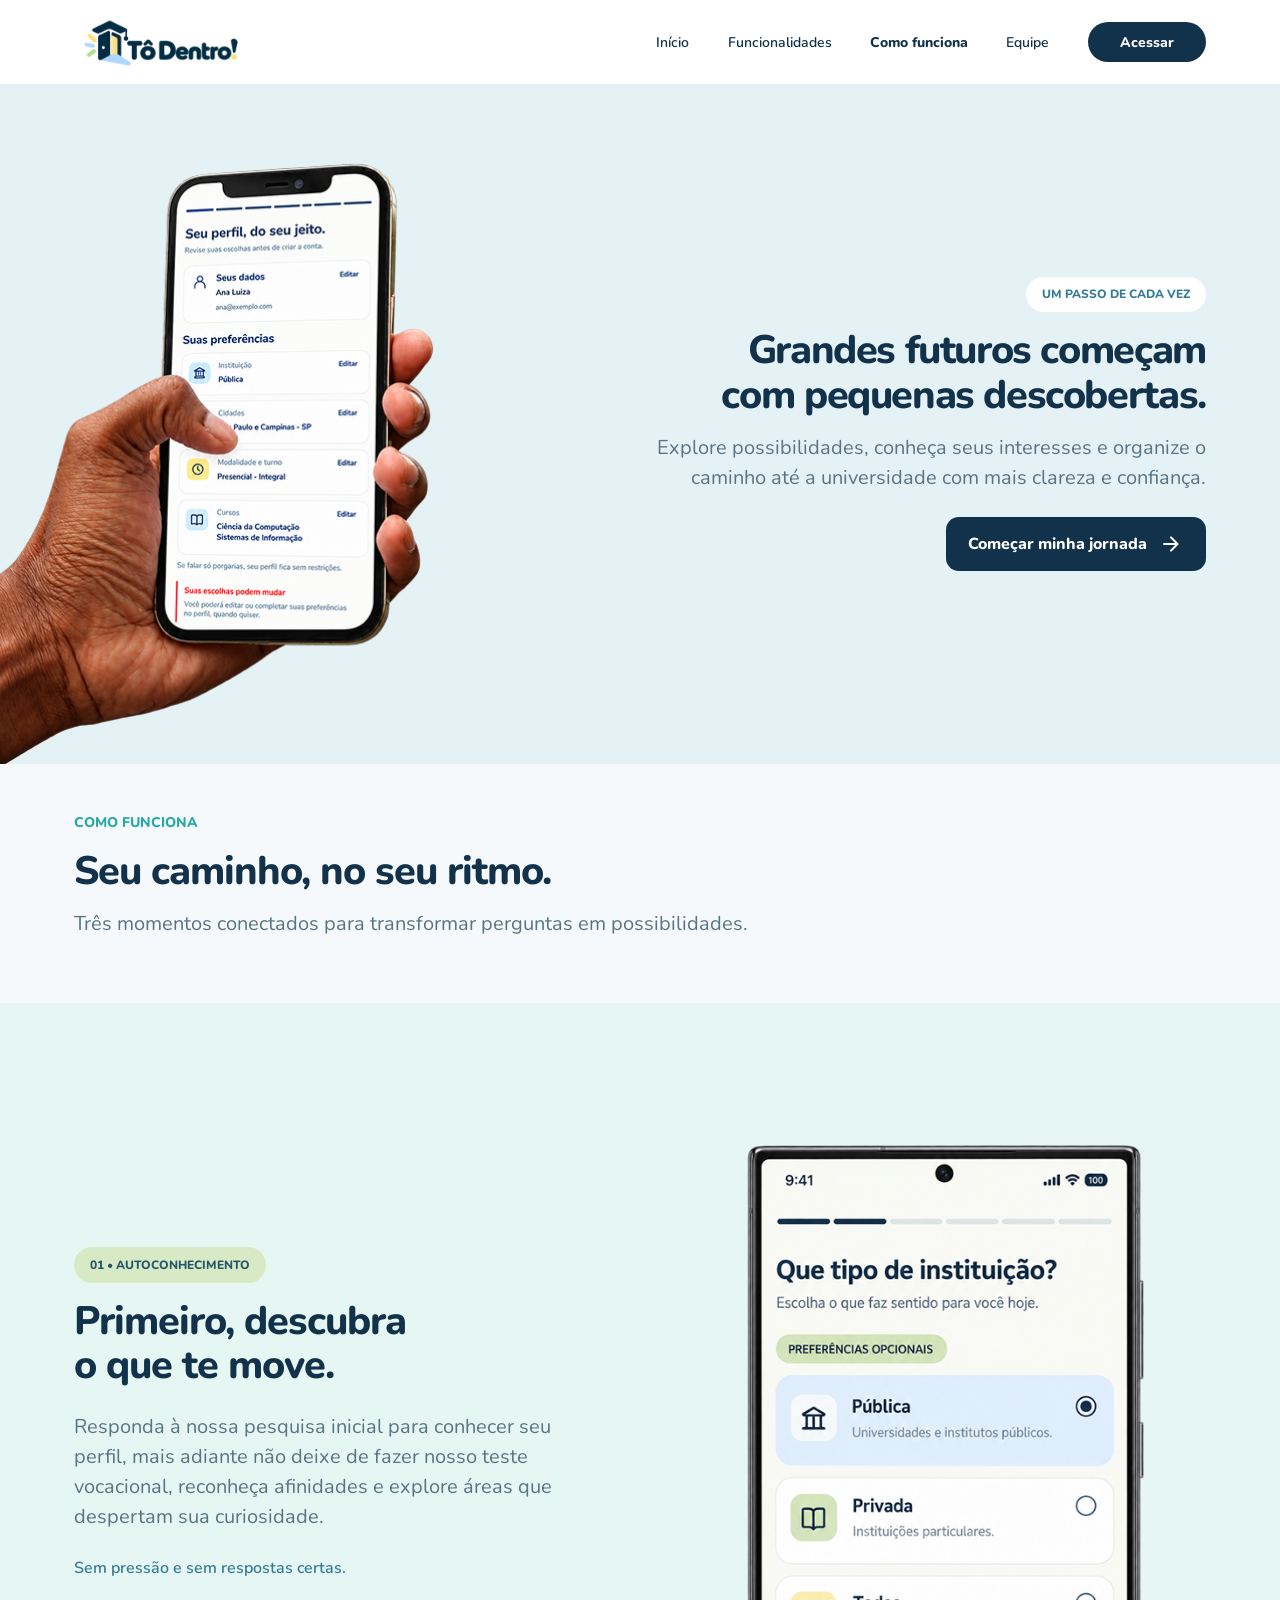
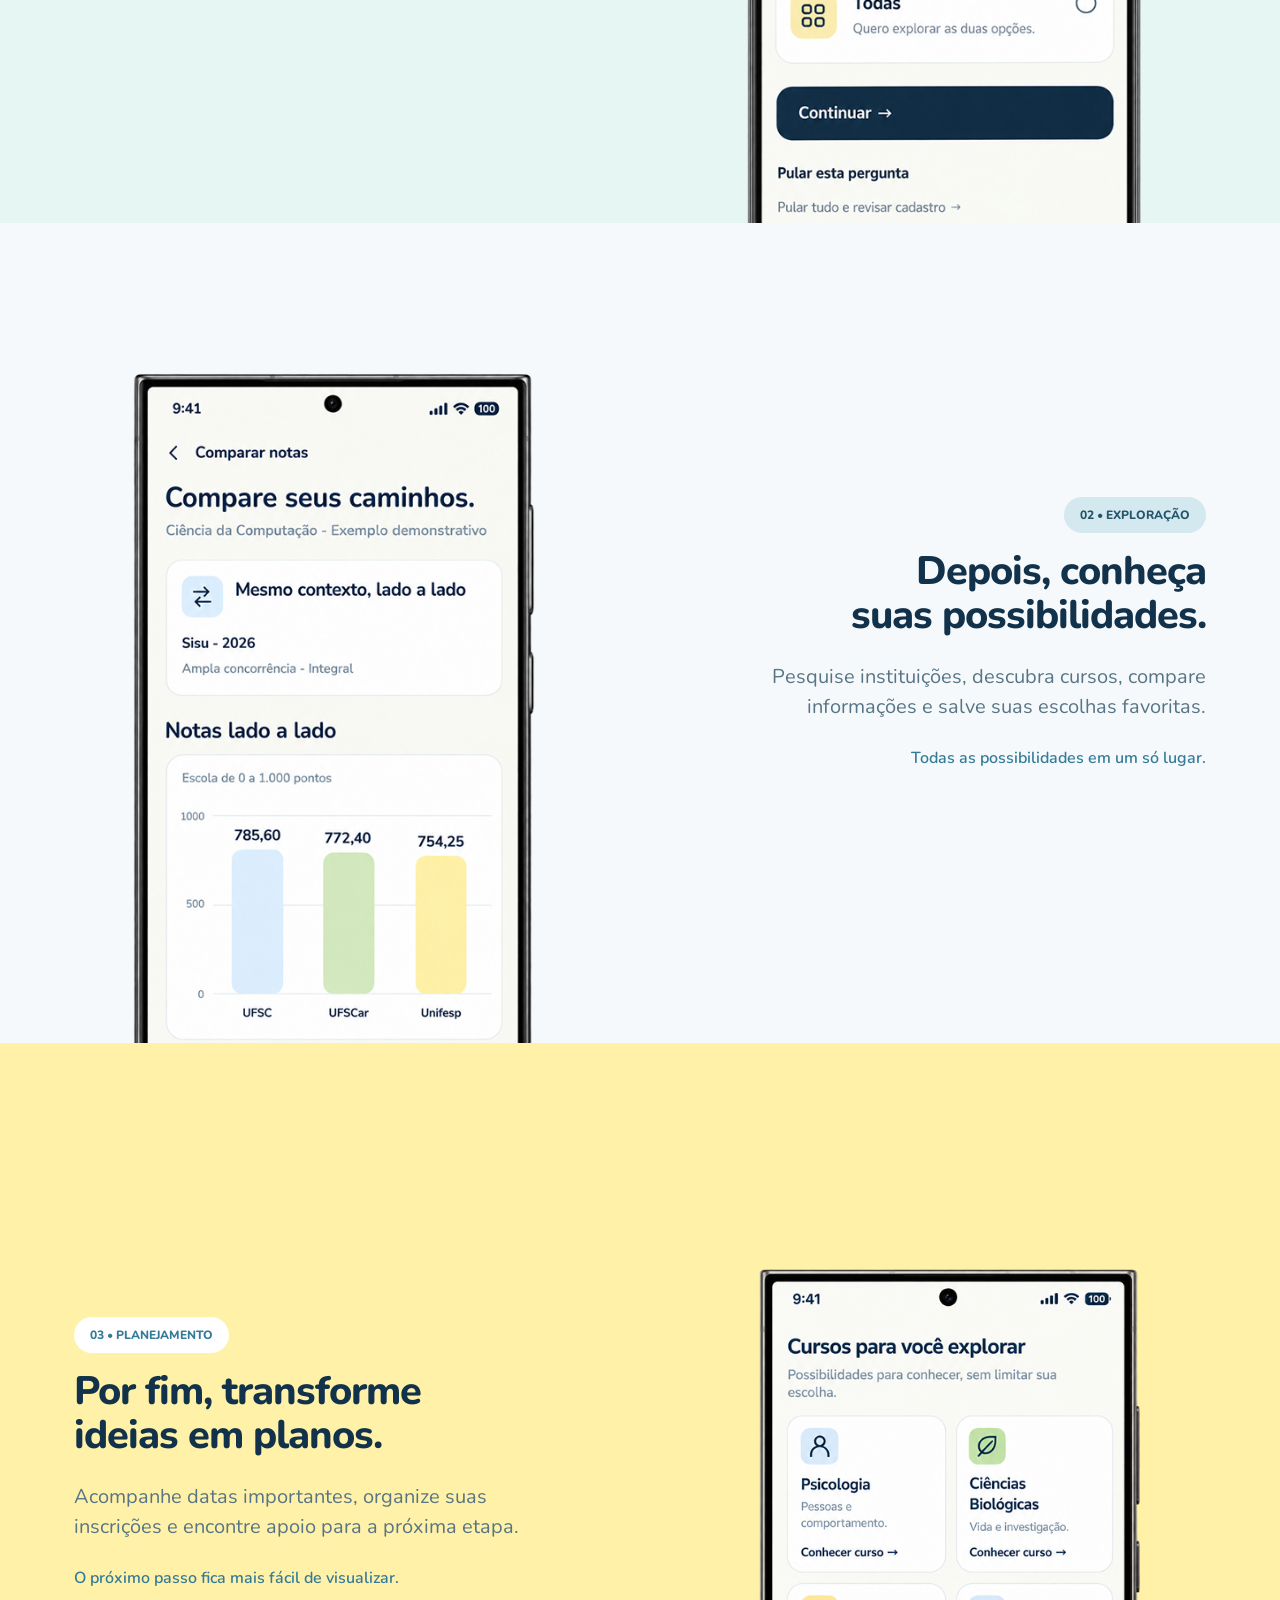
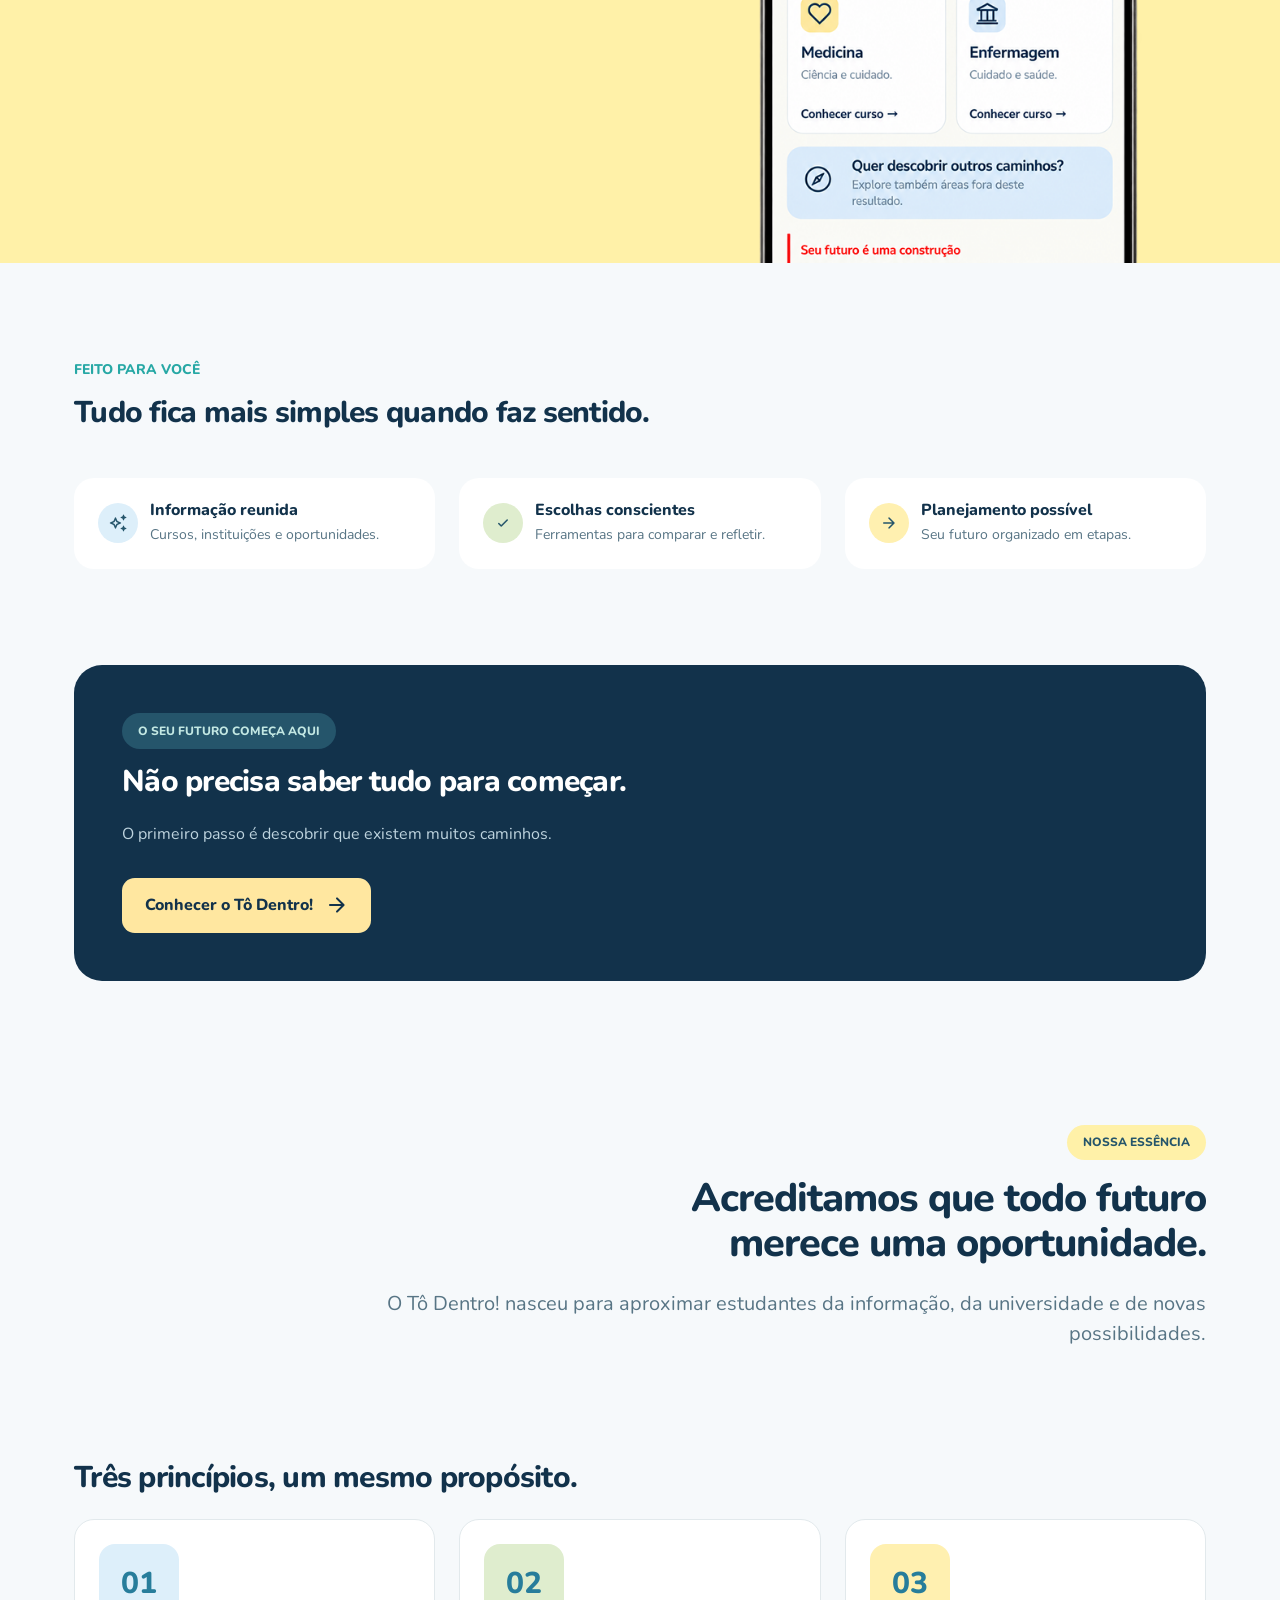
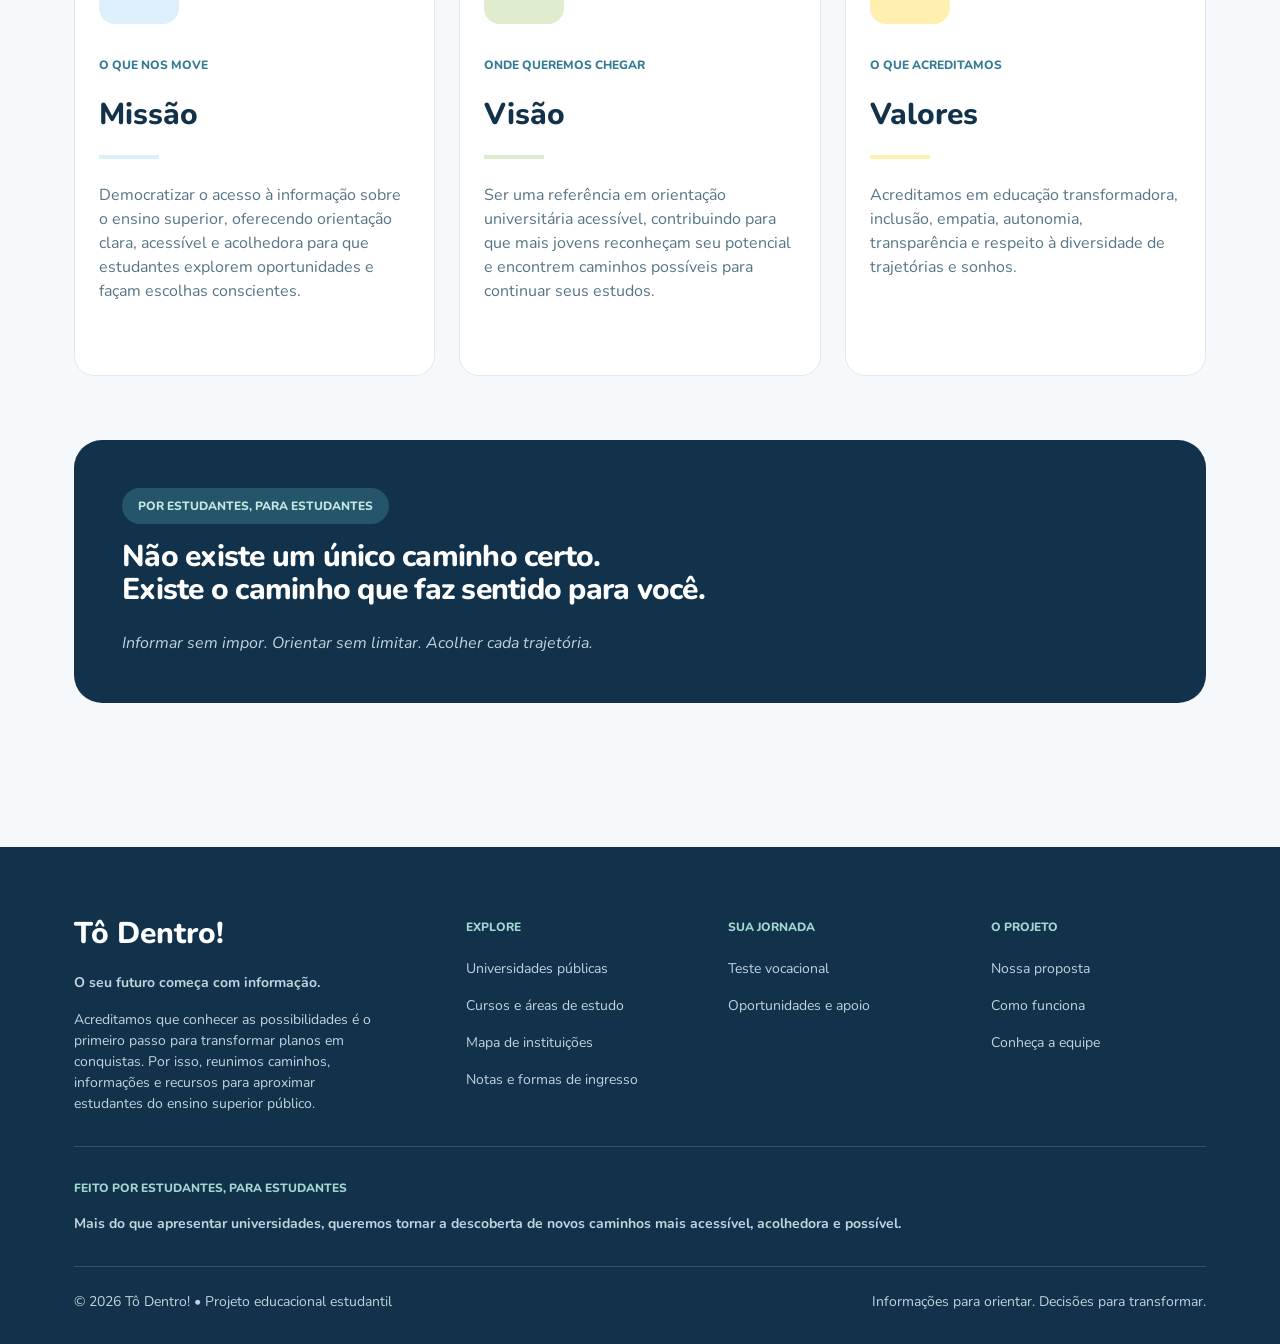
==== como-funciona.html @ 8eab81c8 "feat: add 'Como funciona' page" ====
<!DOCTYPE html>
<html lang="pt-BR">

<head>
    <meta charset="UTF-8">
    <meta name="viewport" content="width=device-width, initial-scale=1.0">
    <meta name="description"
        content="Entenda como o Tô Dentro! ajuda você a descobrir seus interesses, explorar universidades e planejar os próximos passos da sua jornada.">
    <meta name="theme-color" content="#12324b">
    <title>Como funciona | Tô Dentro!</title>
    <link rel="stylesheet" href="css/main.css">

</head>

<body class="how-page">
    <a class="skip-link" href="#conteudo">Pular para o conteúdo</a>
    <site-header active="como-funciona"></site-header>

    <main id="conteudo">
        <section class="how-hero" aria-labelledby="how-title">
            <div class="container how-hero-layout">
                <div class="how-hero-art">
                    <img data-mockup src="assets/images/mockups/como-funciona-hero.png"
                        alt="Mão segurando um celular com a tela inicial do Tô Dentro!" fetchpriority="high">
                </div>
                <div class="how-hero-copy">
                    <span class="eyebrow pill-label">Um passo de cada vez</span>
                    <h1 id="how-title">Grandes futuros começam<br> com pequenas descobertas.</h1>
                    <p>Explore possibilidades, conheça seus interesses e organize o caminho até a universidade com mais
                        clareza e confiança.</p>
                    <a class="button" data-platform-link>Começar minha jornada
                        <span class="material-symbols-rounded" aria-hidden="true">arrow_forward</span>
                    </a>
                </div>
            </div>
        </section>

        <section class="how-intro">
            <div class="container">
                <span class="eyebrow">Como funciona</span>
                <h2>Seu caminho, no seu ritmo.</h2>
                <p>Três momentos conectados para transformar perguntas em possibilidades.</p>
            </div>
        </section>

        <section class="how-step step-discover" aria-labelledby="discover-title">
            <div class="container how-step-layout">
                <div class="how-step-copy">
                    <span class="eyebrow pill-label pill-green">01 • Autoconhecimento</span>
                    <h2 id="discover-title">Primeiro, descubra<br> o que te move.</h2>
                    <p>Responda à nossa pesquisa inicial para conhecer seu perfil, mais adiante não deixe de fazer nosso
                        teste vocacional, reconheça afinidades e explore áreas que despertam sua curiosidade.</p>
                    <p class="how-step-note">Sem pressão e sem respostas certas.</p>
                </div>
                <div class="how-step-art">
                    <img data-mockup src="assets/images/mockups/como-funciona-autoconhecimento.png"
                        alt="Tela da pesquisa inicial com opções de preferências de instituições" loading="lazy">
                </div>
            </div>
        </section>

        <section class="how-step step-explore" aria-labelledby="explore-title">
            <div class="container how-step-layout">
                <div class="how-step-copy">
                    <span class="eyebrow pill-label pill-blue">02 • Exploração</span>
                    <h2 id="explore-title">Depois, conheça<br> suas possibilidades.</h2>
                    <p>Pesquise instituições, descubra cursos, compare informações e salve suas escolhas favoritas.</p>
                    <p class="how-step-note">Todas as possibilidades em um só lugar.</p>
                </div>
                <div class="how-step-art">
                    <img data-mockup src="assets/images/mockups/como-funciona-exploracao.png"
                        alt="Tela de comparação de notas entre universidades no Tô Dentro!" loading="lazy">
                </div>
            </div>
        </section>

        <section class="how-step step-plan" aria-labelledby="plan-title">
            <div class="container how-step-layout">
                <div class="how-step-copy">
                    <span class="eyebrow pill-label">03 • Planejamento</span>
                    <h2 id="plan-title">Por fim, transforme<br> ideias em planos.</h2>
                    <p>Acompanhe datas importantes, organize suas inscrições e encontre apoio para a próxima etapa.</p>
                    <p class="how-step-note">O próximo passo fica mais fácil de visualizar.</p>
                </div>
                <div class="how-step-art">
                    <img data-mockup src="assets/images/mockups/como-funciona-planejamento.png"
                        alt="Tela de cursos e possibilidades para explorar no Tô Dentro!" loading="lazy">
                </div>
            </div>
        </section>

        <section class="section how-benefits">
            <div class="container">
                <span class="eyebrow">Feito para você</span>
                <h2>Tudo fica mais simples quando faz sentido.</h2>
                <div class="how-benefit-grid" id="how-benefit-list"></div>
                <div class="dark-panel how-start">
                    <span class="eyebrow pill-label pill-dark">O seu futuro começa aqui</span>
                    <h2>Não precisa saber tudo para começar.</h2>
                    <p>O primeiro passo é descobrir que existem muitos caminhos.</p>
                    <a class="button button-yellow" data-platform-link>Conhecer o Tô Dentro!
                        <span class="material-symbols-rounded" aria-hidden="true">arrow_forward</span>
                    </a>
                </div>
            </div>
        </section>

        <section class="how-essence">
            <div class="container">
                <span class="eyebrow pill-label pill-yellow">Nossa essência</span>
                <h2>Acreditamos que todo futuro<br> merece uma oportunidade.</h2>
                <p>O Tô Dentro! nasceu para aproximar estudantes da informação, da universidade e de novas possibilidades.</p>
            </div>
        </section>

        <section class="section how-principles">
            <div class="container">
                <h2>Três princípios, um mesmo propósito.</h2>
                <div class="principle-grid" id="principle-list"></div>
                <div class="dark-panel how-closing">
                    <span class="eyebrow pill-label pill-dark">Por estudantes, para estudantes</span>
                    <h2>Não existe um único caminho certo.<br> Existe o caminho que faz sentido para você.</h2>
                    <p>Informar sem impor. Orientar sem limitar. Acolher cada trajetória.</p>
                </div>
            </div>
        </section>
    </main>
    <site-footer></site-footer>

    <script src="js/config.js" defer></script>
    <script src="js/components/site-header.js" defer></script>
    <script src="js/components/site-footer.js" defer></script>
    <script src="js/como-funciona.js" defer></script>
    <script src="js/site.js" defer></script>
</body>

</html>
---- css/main.css ----
/* Fontes e ícones são carregados uma única vez, por este ponto de entrada. */
@import url('./base/fonts.css');
@import url('./base/reset.css');
@import url('./base/tokens.css');
@import url('./base/global.css');
@import url('./components/layout.css');
@import url('./pages/home.css');
@import url('./pages/funcionalidades.css');
@import url('./pages/como-funciona.css');
@import url('./responsive.css');
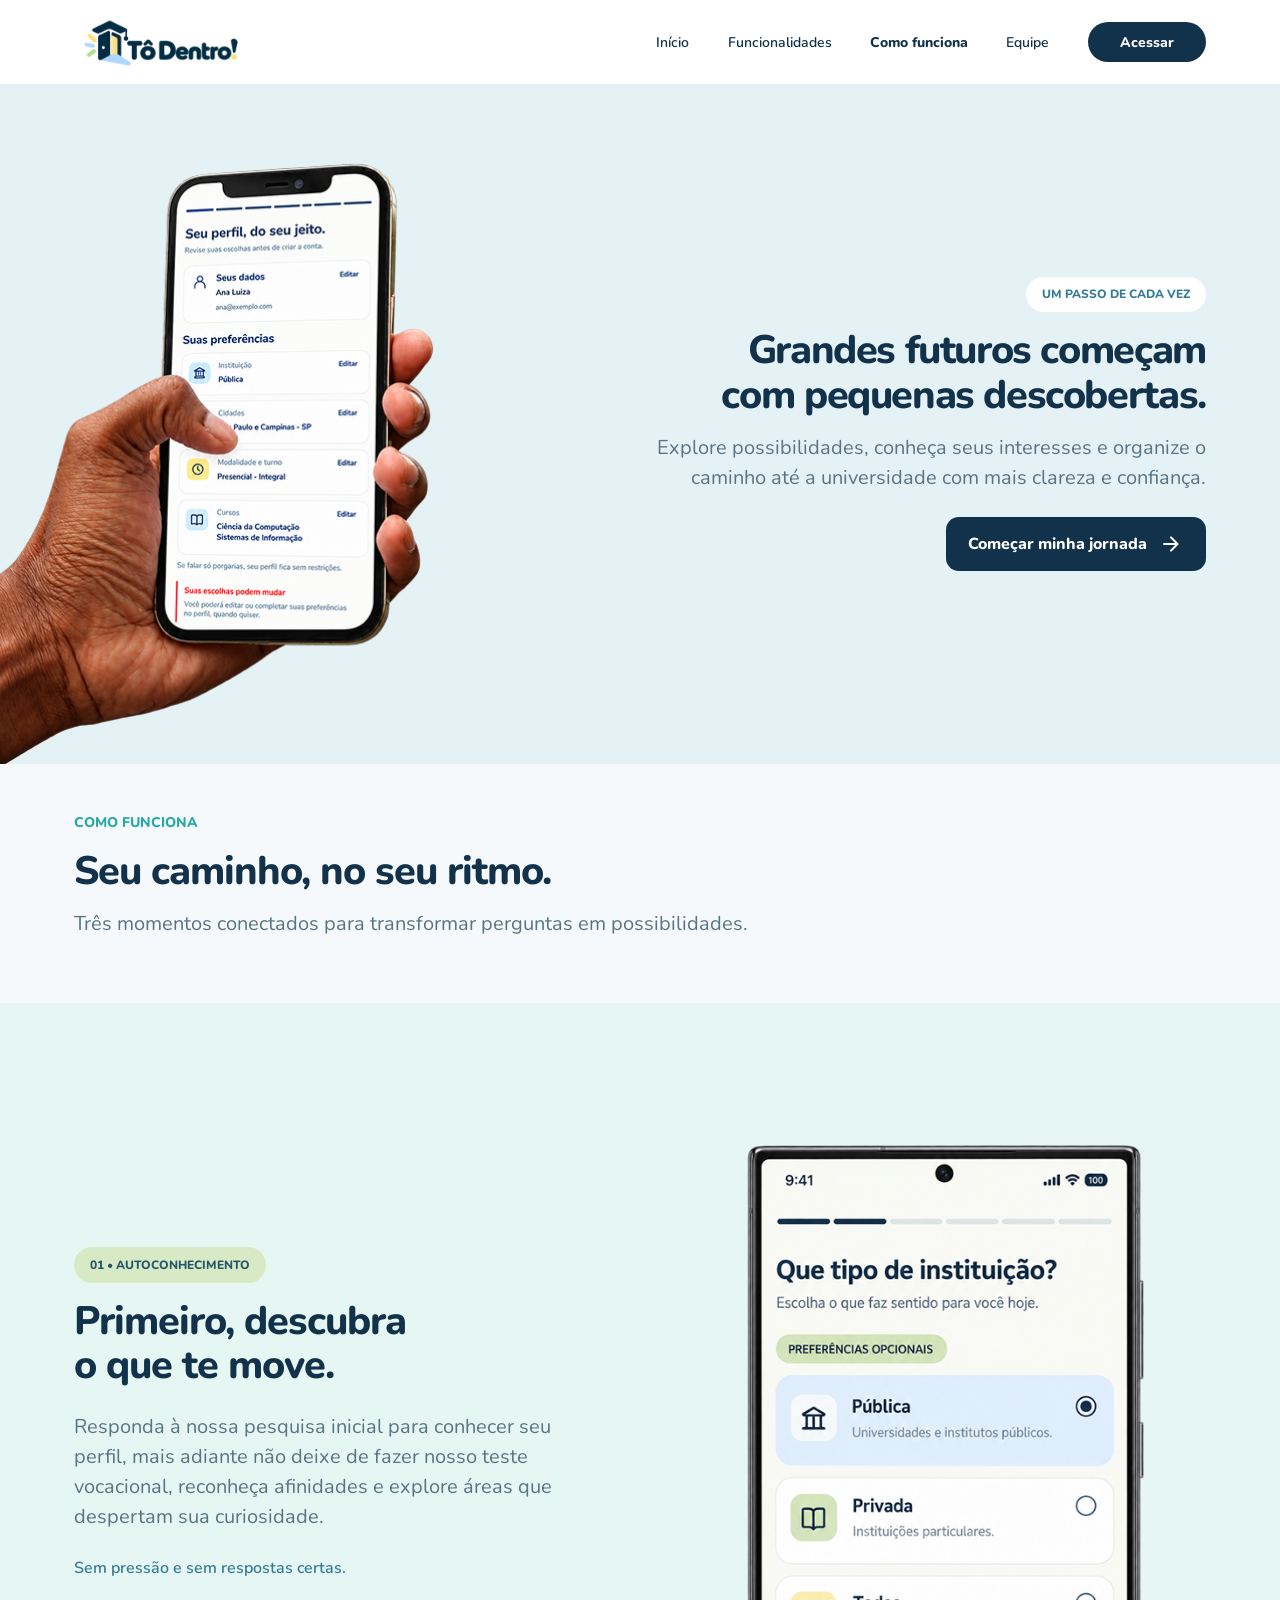
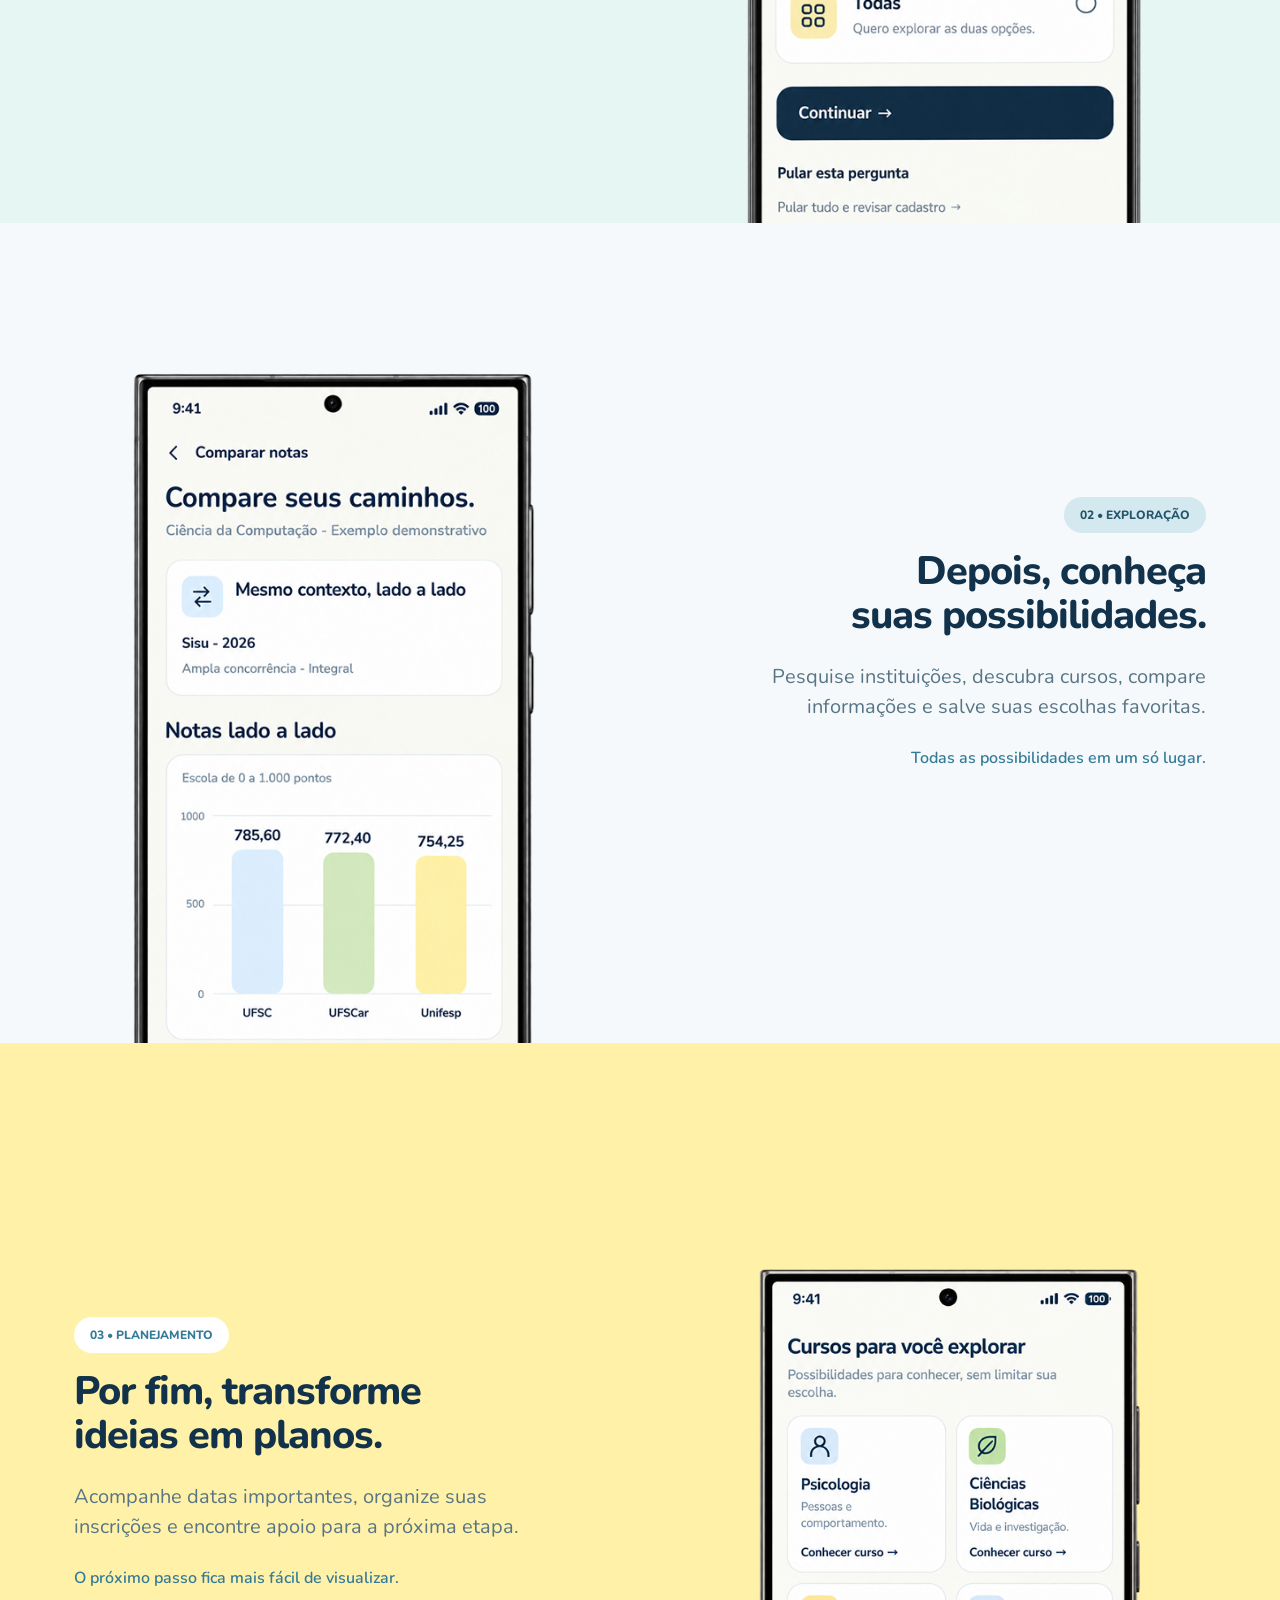
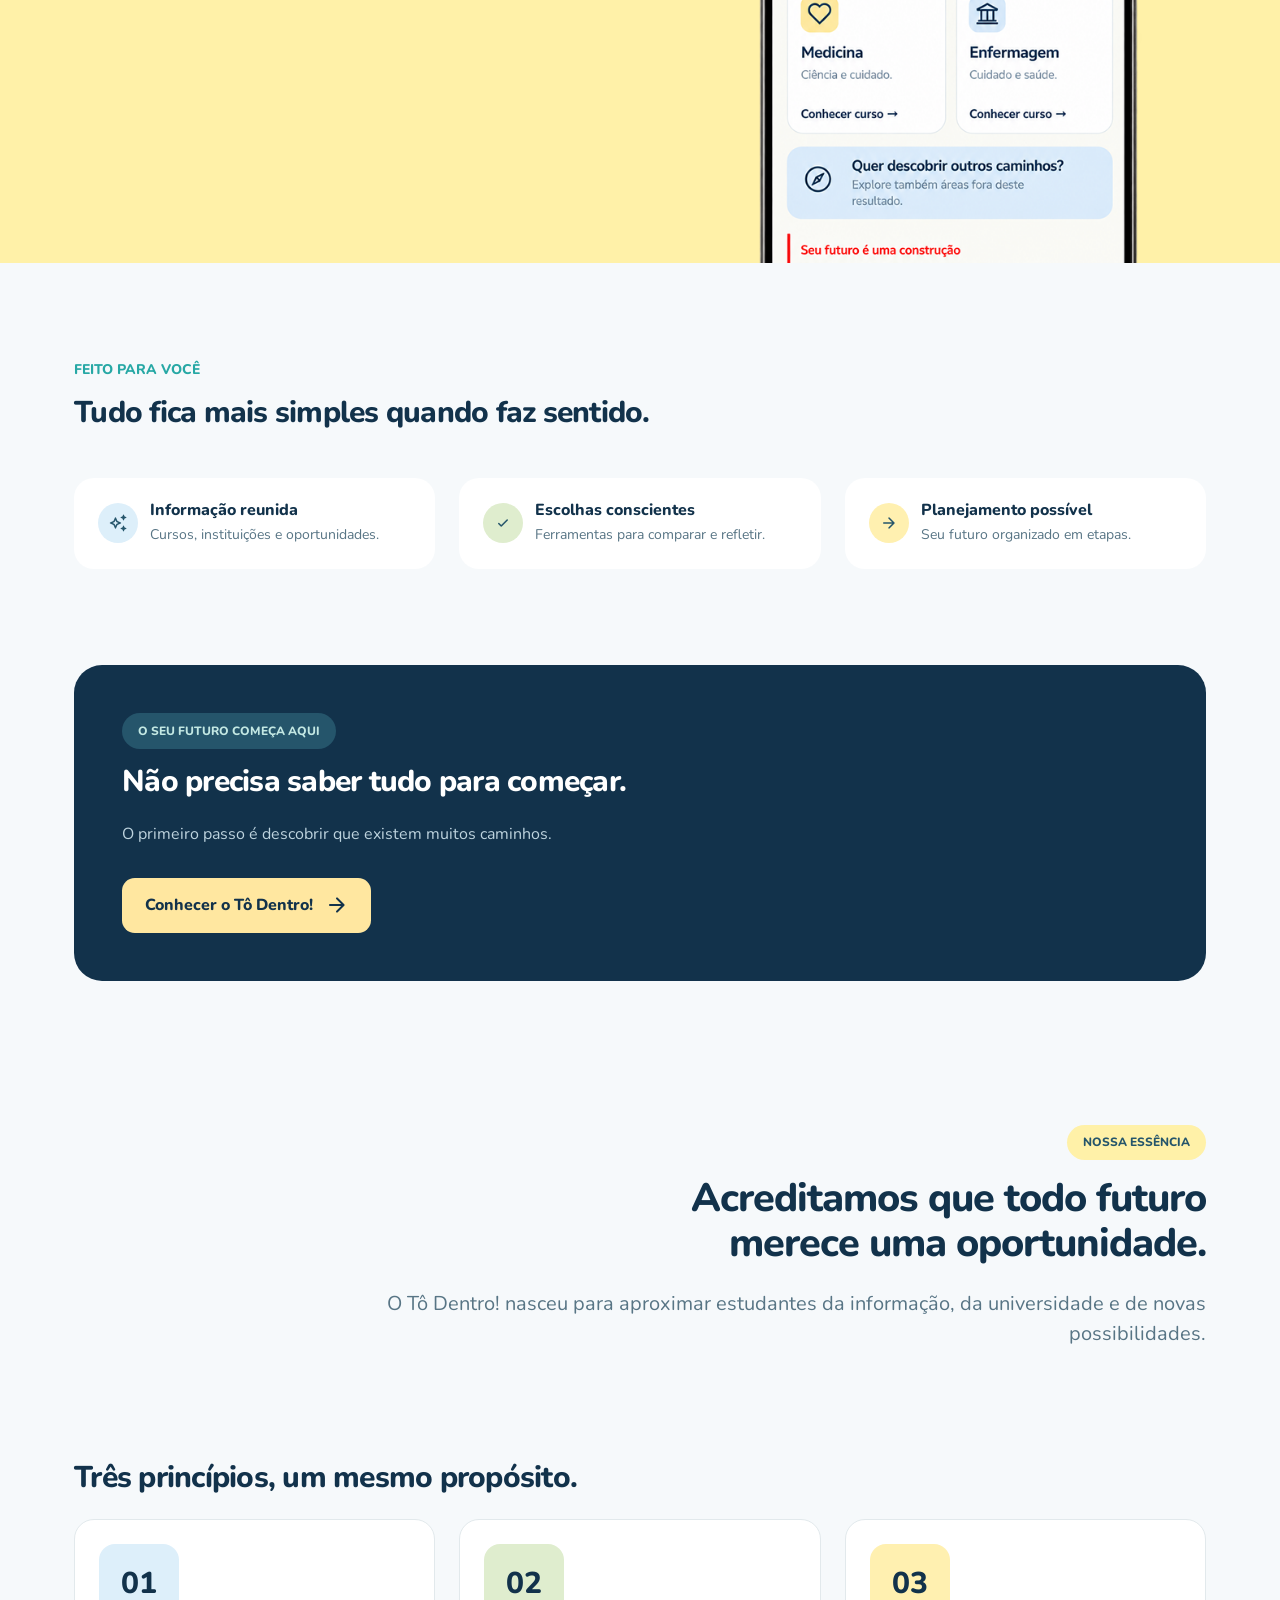
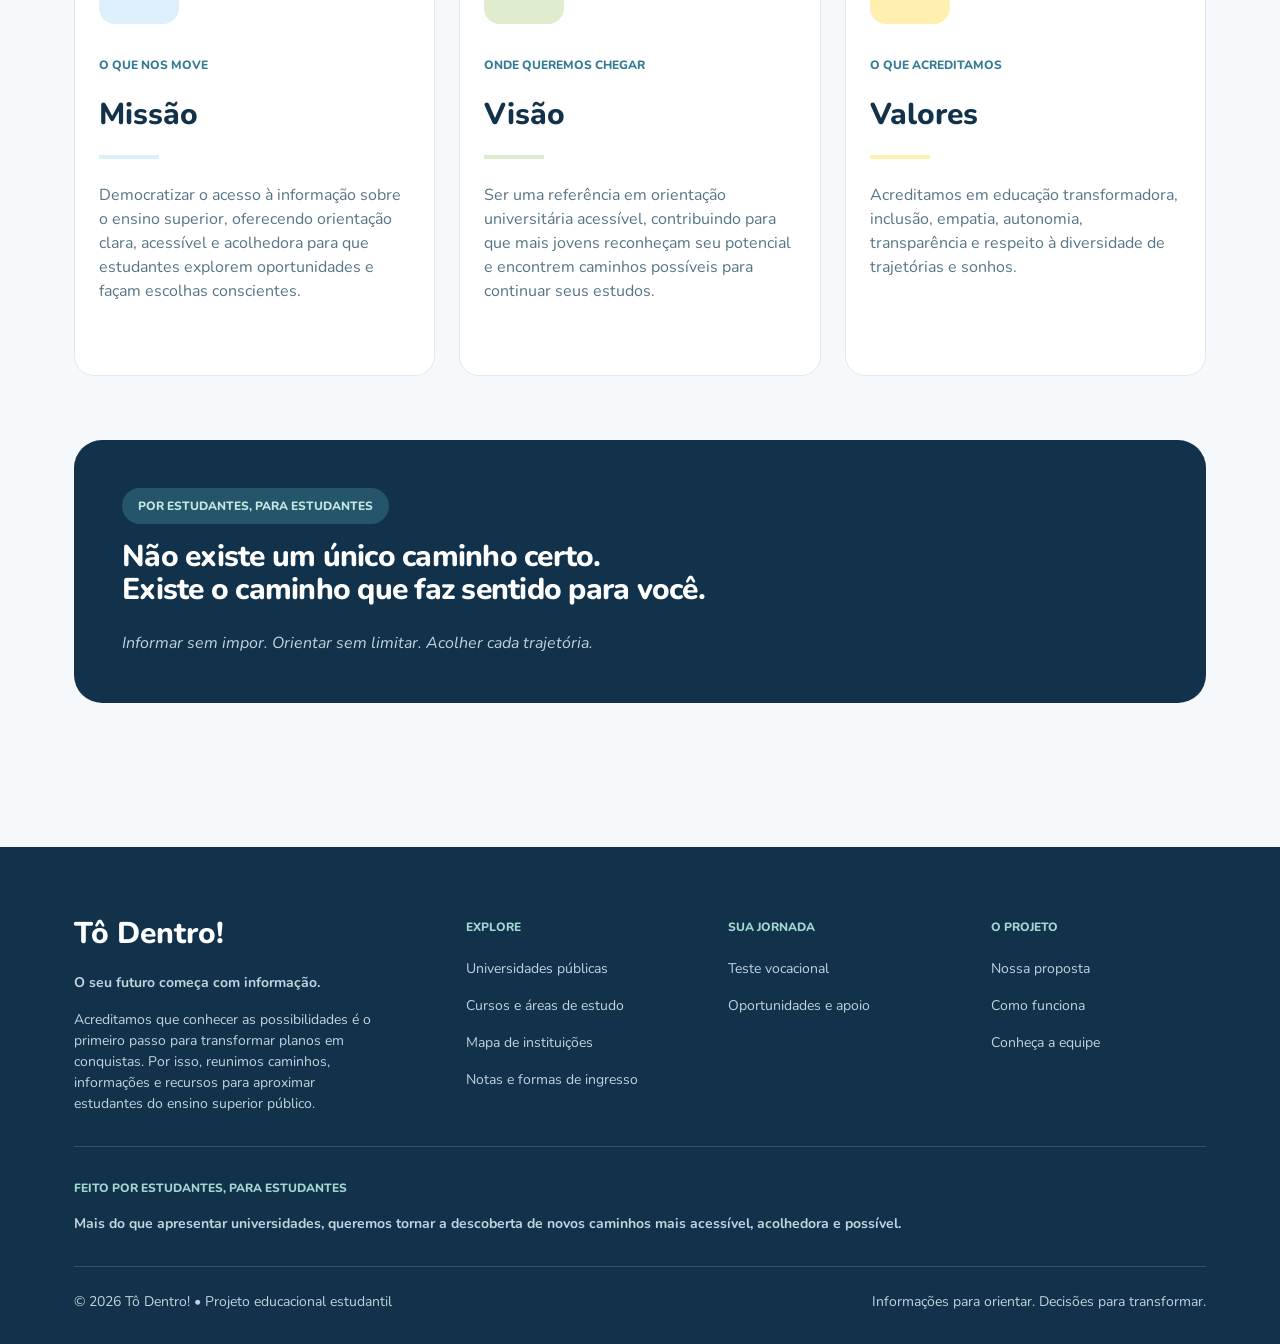
==== commit 3d000f8c: "Melhorias: readme, favicon, responsividade" ====
--- a/como-funciona.html
+++ b/como-funciona.html
@@ -10,6 +10,8 @@
     <title>Como funciona | Tô Dentro!</title>
     <link rel="stylesheet" href="css/main.css">
 
+    <link rel="icon" type="image/png" href="assets/images/brand/icon.png?v=2">
+    <link rel="icon" type="image/png" href="assets/images/brand/icon-dark-mode.png?v=2" media="(prefers-color-scheme: dark)">
 </head>
 
 <body class="how-page">
--- a/css/main.css
+++ b/css/main.css
@@ -1,4 +1,3 @@
-/* Fontes e ícones são carregados uma única vez, por este ponto de entrada. */
 @import url('./base/fonts.css');
 @import url('./base/reset.css');
 @import url('./base/tokens.css');
